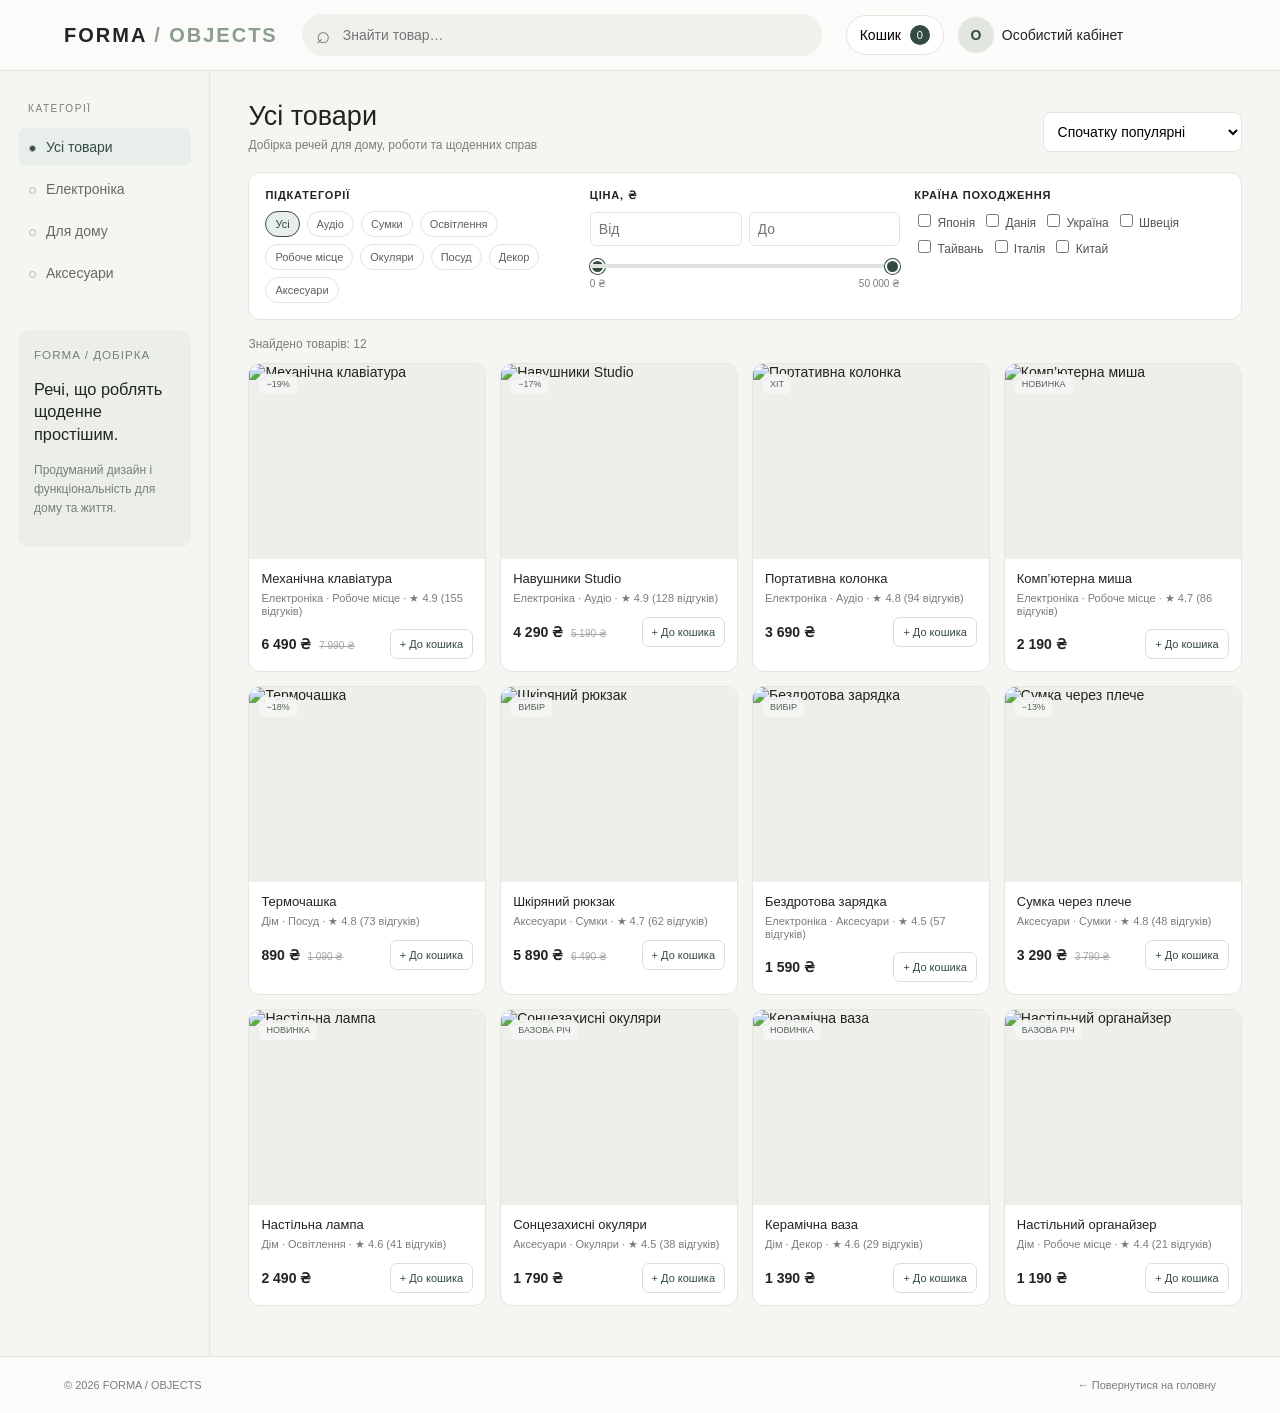
==== catalog.html @ 50d109f0 "фы" ====
<!doctype html>
<html lang="uk">
<head>
<meta charset="utf-8">
<meta name="viewport" content="width=device-width, initial-scale=1">
<title>Каталог — FORMA / OBJECTS</title>
<style>
:root{--bg:#f5f5f2;--white:#fff;--ink:#202522;--muted:#777f79;--line:#e3e5df;--green:#344b42;--soft:#e8eee9}
*{box-sizing:border-box}body{margin:0;background:var(--bg);color:var(--ink);font:14px Arial,sans-serif}button,input,select{font:inherit}button{cursor:pointer}a{color:inherit;text-decoration:none}
header{position:sticky;top:0;z-index:10;display:flex;align-items:center;gap:24px;padding:14px clamp(18px,5vw,76px);background:#fbfbf9f2;border-bottom:1px solid var(--line);backdrop-filter:blur(12px)}.logo{font-size:20px;font-weight:800;letter-spacing:2px;white-space:nowrap}.logo span{color:#8b9c90}.search{position:relative;flex:1;max-width:520px}.search input{width:100%;height:42px;padding:0 16px 0 40px;border:1px solid transparent;border-radius:24px;background:#f0f1ed}.search input:focus{outline:1px solid #aab9ae;background:#fff}.search:before{content:"⌕";position:absolute;left:14px;top:7px;font-size:24px;color:var(--muted)}.actions{display:flex;align-items:center;gap:14px}.cart-open{display:flex;align-items:center;gap:9px;padding:9px 13px;border:1px solid var(--line);border-radius:24px;background:#fff}.count{display:grid;place-items:center;width:20px;height:20px;border-radius:50%;background:var(--green);color:#fff;font-size:11px}.profile{display:flex;align-items:center;gap:8px;white-space:nowrap}.avatar{display:grid;place-items:center;width:36px;height:36px;border-radius:50%;background:#e1e6df;color:var(--green);font-weight:bold}
.layout{display:grid;grid-template-columns:210px minmax(0,1fr);max-width:1600px;margin:auto;min-height:calc(100vh - 70px)}aside{padding:32px 18px;border-right:1px solid var(--line)}.side-label{margin:0 0 14px 10px;color:var(--muted);font-size:10px;letter-spacing:1.6px;text-transform:uppercase}.categories{display:grid;gap:4px}.category{display:block;padding:11px;border-radius:8px;color:#656c66}.category:hover,.category.active{background:var(--soft);color:var(--green)}.dot{display:inline-block;width:7px;height:7px;margin-right:10px;border:1px solid #aeb7b0;border-radius:50%}.active .dot{background:var(--green)}.side-note{margin-top:38px;padding:16px;border-radius:11px;background:#ecefe9}.side-note small{color:var(--muted);letter-spacing:1px;text-transform:uppercase}.side-note h3{font-weight:500;line-height:1.35}.side-note p{color:var(--muted);font-size:12px;line-height:1.6}
main{min-width:0;padding:30px clamp(16px,3vw,44px) 50px}.top{display:flex;align-items:end;justify-content:space-between;gap:12px;margin-bottom:20px}.top h1{margin:0 0 6px;font-size:27px;font-weight:500}.top p{margin:0;color:var(--muted);font-size:12px}.sort{padding:10px;border:1px solid var(--line);border-radius:8px;background:#fff}
.filters{display:grid;grid-template-columns:repeat(3,minmax(0,1fr));gap:14px;margin-bottom:17px;padding:16px;border:1px solid var(--line);border-radius:12px;background:#fff}.filter-title{margin:0 0 10px;font-size:11px;font-weight:bold;letter-spacing:.8px;text-transform:uppercase}.chips,.checks{display:flex;flex-wrap:wrap;gap:7px}.chip{padding:6px 9px;border:1px solid var(--line);border-radius:20px;background:#fff;color:#59625b;font-size:11px}.chip.active,.chip:hover{border-color:var(--green);background:var(--soft);color:var(--green)}.checks label{font-size:12px;color:#555}.checks input{accent-color:var(--green)}.price-inputs{display:flex;gap:7px}.price-inputs input{width:50%;min-width:0;padding:8px;border:1px solid var(--line);border-radius:6px}.range-wrap{position:relative;height:25px;margin-top:7px}.range-wrap input{position:absolute;inset:0;width:100%;margin:0;background:none;pointer-events:none;appearance:none}.range-wrap input::-webkit-slider-runnable-track{height:4px;background:#dfe4de}.range-wrap input::-moz-range-track{height:4px;background:#dfe4de}.range-wrap input::-webkit-slider-thumb{width:15px;height:15px;margin-top:-5px;border:2px solid #fff;border-radius:50%;background:var(--green);box-shadow:0 0 0 1px var(--green);pointer-events:auto;appearance:none}.range-wrap input::-moz-range-thumb{width:12px;height:12px;border:2px solid #fff;border-radius:50%;background:var(--green);box-shadow:0 0 0 1px var(--green);pointer-events:auto}.range-labels{display:flex;justify-content:space-between;color:var(--muted);font-size:10px}.results{margin:0 0 12px;color:var(--muted);font-size:12px}
.products{display:grid;grid-template-columns:repeat(4,minmax(0,1fr));gap:14px}.card{overflow:hidden;min-width:0;border:1px solid var(--line);border-radius:12px;background:#fff;transition:.2s}.card:hover{transform:translateY(-3px);border-color:#c7cec6}.photo{position:relative;height:195px;overflow:hidden;background:#eeefeb}.photo img{width:100%;height:100%;object-fit:cover}.tag{position:absolute;top:10px;left:10px;padding:5px 7px;border-radius:5px;background:#f7f8f4e8;color:#526158;font-size:9px;text-transform:uppercase}.info{padding:12px}.name{overflow:hidden;margin:0 0 6px;font-size:13px;font-weight:500;text-overflow:ellipsis;white-space:nowrap}.meta{margin:0 0 12px;color:var(--muted);font-size:11px}.bottom{display:flex;align-items:center;justify-content:space-between;gap:6px}.price{font-weight:bold;white-space:nowrap}.old{margin-left:4px;color:#a3a8a2;font-size:10px;text-decoration:line-through}.add{padding:8px 9px;border:1px solid #d9ded8;border-radius:7px;background:#fff;color:var(--green);font-size:11px;white-space:nowrap}.add:hover{background:var(--green);color:#fff}.empty{grid-column:1/-1;padding:38px;text-align:center;color:var(--muted)}
footer{display:flex;justify-content:space-between;gap:12px;padding:22px clamp(18px,5vw,76px);border-top:1px solid var(--line);background:#fbfbf9;color:var(--muted);font-size:11px}
.overlay{position:fixed;inset:0;z-index:30;display:none;align-items:center;justify-content:center;padding:16px;background:#18211c66}.overlay.open{display:flex}.modal{width:min(700px,100%);max-height:90vh;overflow:auto;padding:22px;border:1px solid #dfe3dc;border-radius:16px;background:#fbfbf9}.modal-head{display:flex;align-items:center;justify-content:space-between;padding-bottom:14px;border-bottom:1px solid var(--line)}.modal-head h2{margin:0;font-size:20px;font-weight:500}.close{width:34px;height:34px;border:1px solid var(--line);border-radius:50%;background:#fff}.cart-item{display:grid;grid-template-columns:70px 1fr auto;align-items:center;gap:12px;padding:13px 0;border-bottom:1px solid var(--line)}.cart-item img{width:70px;height:65px;border-radius:7px;object-fit:cover}.cart-item h3{margin:0 0 5px;font-size:13px;font-weight:500}.cart-item p{margin:0 0 7px;color:var(--muted);font-size:11px}.qty{display:flex;align-items:center;gap:9px}.qty button{width:24px;height:24px;border:1px solid var(--line);border-radius:5px;background:#fff}.remove{margin-top:6px;border:0;background:transparent;color:#9a655e;font-size:11px}.summary{display:grid;gap:9px;margin-top:16px}.summary div{display:flex;justify-content:space-between}.summary .total{padding-top:10px;border-top:1px solid var(--line);font-weight:bold}.checkout{width:100%;margin-top:15px;padding:12px;border:0;border-radius:8px;background:var(--green);color:#fff}.checkout:disabled{opacity:.45}.toast{position:fixed;right:22px;bottom:22px;z-index:40;padding:12px 17px;border-radius:9px;background:#263d31;color:#fff;opacity:0;transition:.2s;pointer-events:none}.toast.show{opacity:1}
@media(max-width:1050px){.products{grid-template-columns:repeat(3,minmax(0,1fr))}}@media(max-width:850px){.layout{grid-template-columns:175px 1fr}.products{grid-template-columns:repeat(2,minmax(0,1fr))}.filters{grid-template-columns:1fr 1fr}.profile span{display:none}}
@media(max-width:620px){header{gap:10px;padding:11px 14px}.logo{font-size:16px}.actions{gap:6px}.profile{display:none}.cart-open{padding:8px}.layout{display:block}aside{padding:10px 14px;border-right:0;border-bottom:1px solid var(--line)}.side-label{display:none}.categories{display:flex;overflow:auto}.category{flex:none;padding:8px;font-size:12px}.side-note{display:none}main{padding:18px 14px 35px}.filters{grid-template-columns:1fr}.top{align-items:start;flex-direction:column}.sort{width:100%}.products{grid-template-columns:repeat(2,minmax(0,1fr))}.photo{height:150px}footer{flex-direction:column}}
</style>
</head>
<body>
<header>
  <a class="logo" href="index.html">FORMA<span> / OBJECTS</span></a>
  <form class="search" action="catalog.html"><input name="q" id="search" type="search" placeholder="Знайти товар…" aria-label="Пошук товарів"></form>
  <div class="actions"><button class="cart-open" id="openCart">Кошик <span class="count" id="cartCount">0</span></button><div class="profile"><span class="avatar">О</span><span>Особистий кабінет</span></div></div>
</header>
<div class="layout">
  <aside>
    <p class="side-label">Категорії</p>
    <nav class="categories" id="categories"></nav>
    <div class="side-note"><small>FORMA / добірка</small><h3>Речі, що роблять щоденне простішим.</h3><p>Продуманий дизайн і функціональність для дому та життя.</p></div>
  </aside>
  <main>
    <div class="top"><div><h1>Усі товари</h1><p>Добірка речей для дому, роботи та щоденних справ</p></div><select class="sort" id="sort"><option value="popular">Спочатку популярні</option><option value="price-up">Від дешевих до дорогих</option><option value="price-down">Від дорогих до дешевих</option><option value="rating">За рейтингом</option><option value="reviews">За кількістю відгуків</option></select></div>
    <div class="filters">
      <div><p class="filter-title">Підкатегорії</p><div class="chips" id="subcats"></div></div>
      <div><p class="filter-title">Ціна, ₴</p><div class="price-inputs"><input id="minInput" type="number" min="0" placeholder="Від"><input id="maxInput" type="number" min="0" placeholder="До"></div><div class="range-wrap"><input id="minRange" type="range" min="0" max="50000" step="100" value="0" aria-label="Мінімальна ціна"><input id="maxRange" type="range" min="0" max="50000" step="100" value="50000" aria-label="Максимальна ціна"></div><div class="range-labels"><span>0 ₴</span><span>50 000 ₴</span></div></div>
      <div><p class="filter-title">Країна походження</p><div class="checks" id="origins"></div></div>
    </div>
    <p class="results" id="results"></p><div class="products" id="productGrid"></div>
  </main>
</div>
<footer><span>© 2026 FORMA / OBJECTS</span><a href="index.html">← Повернутися на головну</a></footer>
<div class="overlay" id="overlay"><div class="modal"><div class="modal-head"><h2>Ваш кошик</h2><button class="close" id="closeCart">×</button></div><div id="cartItems"></div><div class="summary"><div><span>Сума товарів</span><strong id="subtotal">0 ₴</strong></div><div><span>Доставка</span><strong id="delivery">0 ₴</strong></div><div class="total"><span>Разом</span><strong id="total">0 ₴</strong></div></div><button class="checkout" id="checkout">Перейти до оформлення</button></div></div>
<div class="toast" id="toast"></div>
<script>
const products=[
{id:1,name:"Навушники Studio",category:"Електроніка",sub:"Аудіо",price:4290,old:5190,tag:"−17%",meta:"Електроніка · Аудіо",rating:4.9,reviews:128,origin:"Японія",image:"https://images.unsplash.com/photo-1505740420928-5e560c06d30e?auto=format&fit=crop&w=700&q=80"},
{id:2,name:"Портативна колонка",category:"Електроніка",sub:"Аудіо",price:3690,tag:"Хіт",meta:"Електроніка · Аудіо",rating:4.8,reviews:94,origin:"Данія",image:"https://images.unsplash.com/photo-1608043152269-423dbba4e7e1?auto=format&fit=crop&w=700&q=80"},
{id:3,name:"Шкіряний рюкзак",category:"Аксесуари",sub:"Сумки",price:5890,old:6490,tag:"Вибір",meta:"Аксесуари · Сумки",rating:4.7,reviews:62,origin:"Україна",image:"https://images.unsplash.com/photo-1553062407-98eeb64c6a62?auto=format&fit=crop&w=700&q=80"},
{id:4,name:"Настільна лампа",category:"Для дому",sub:"Освітлення",price:2490,tag:"Новинка",meta:"Дім · Освітлення",rating:4.6,reviews:41,origin:"Швеція",image:"https://images.unsplash.com/photo-1507473885765-e6ed057f782c?auto=format&fit=crop&w=700&q=80"},
{id:5,name:"Механічна клавіатура",category:"Електроніка",sub:"Робоче місце",price:6490,old:7990,tag:"−19%",meta:"Електроніка · Робоче місце",rating:4.9,reviews:155,origin:"Тайвань",image:"https://images.unsplash.com/photo-1587829741301-dc798b83add3?auto=format&fit=crop&w=700&q=80"},
{id:6,name:"Сонцезахисні окуляри",category:"Аксесуари",sub:"Окуляри",price:1790,tag:"Базова річ",meta:"Аксесуари · Окуляри",rating:4.5,reviews:38,origin:"Італія",image:"https://images.unsplash.com/photo-1511499767150-a48a237f0083?auto=format&fit=crop&w=700&q=80"},
{id:7,name:"Термочашка",category:"Для дому",sub:"Посуд",price:890,old:1090,tag:"−18%",meta:"Дім · Посуд",rating:4.8,reviews:73,origin:"Данія",image:"https://images.unsplash.com/photo-1514228742587-6b1558f04b33?auto=format&fit=crop&w=700&q=80"},
{id:8,name:"Комп’ютерна миша",category:"Електроніка",sub:"Робоче місце",price:2190,tag:"Новинка",meta:"Електроніка · Робоче місце",rating:4.7,reviews:86,origin:"Японія",image:"https://images.unsplash.com/photo-1527814050087-3793815479db?auto=format&fit=crop&w=700&q=80"},
{id:9,name:"Керамічна ваза",category:"Для дому",sub:"Декор",price:1390,tag:"Новинка",meta:"Дім · Декор",rating:4.6,reviews:29,origin:"Україна",image:"https://images.unsplash.com/photo-1578500494198-246f612d3b3d?auto=format&fit=crop&w=700&q=80"},
{id:10,name:"Бездротова зарядка",category:"Електроніка",sub:"Аксесуари",price:1590,tag:"Вибір",meta:"Електроніка · Аксесуари",rating:4.5,reviews:57,origin:"Китай",image:"https://images.unsplash.com/photo-1591290619762-c588cdb7c9d8?auto=format&fit=crop&w=700&q=80"},
{id:11,name:"Сумка через плече",category:"Аксесуари",sub:"Сумки",price:3290,old:3790,tag:"−13%",meta:"Аксесуари · Сумки",rating:4.8,reviews:48,origin:"Італія",image:"https://images.unsplash.com/photo-1548036328-c9fa89d128fa?auto=format&fit=crop&w=700&q=80"},
{id:12,name:"Настільний органайзер",category:"Для дому",sub:"Робоче місце",price:1190,tag:"Базова річ",meta:"Дім · Робоче місце",rating:4.4,reviews:21,origin:"Україна",image:"https://images.unsplash.com/photo-1498050108023-c5249f4df085?auto=format&fit=crop&w=700&q=80"}
];
const money=n=>new Intl.NumberFormat("uk-UA").format(n)+" ₴";
const params=new URLSearchParams(location.search);
let state={category:params.get("category")||"Усі товари",sub:"Усі",query:params.get("q")||"",min:0,max:50000,origins:[],sort:"popular"};
document.getElementById("search").value=state.query;
const categoryNames=["Усі товари","Електроніка","Для дому","Аксесуари"];
function drawCategories(){document.getElementById("categories").innerHTML=categoryNames.map(c=>`<a class="category ${state.category===c?"active":""}" href="catalog.html${c==="Усі товари"?"":"?category="+encodeURIComponent(c)}"><span class="dot"></span>${c}</a>`).join("")}
function drawSubcats(){let subs=state.category==="Усі товари"?["Усі",...new Set(products.map(p=>p.sub))]:["Усі",...new Set(products.filter(p=>p.category===state.category).map(p=>p.sub))];if(!subs.includes(state.sub))state.sub="Усі";document.getElementById("subcats").innerHTML=subs.map(s=>`<button class="chip ${state.sub===s?"active":""}" data-sub="${s}">${s}</button>`).join("")}
function drawOrigins(){let list=[...new Set(products.map(p=>p.origin))];document.getElementById("origins").innerHTML=list.map(o=>`<label><input type="checkbox" value="${o}"> ${o}</label>`).join("")}
function imageFallback(img){img.onerror=null;img.src="https://placehold.co/600x500/e8e9e4/526158?text=FORMA"}
function card(p){return `<article class="card"><div class="photo"><img src="${p.image}" alt="${p.name}" loading="lazy" onerror="imageFallback(this)"><span class="tag">${p.tag}</span></div><div class="info"><h3 class="name">${p.name}</h3><p class="meta">${p.meta} · ★ ${p.rating} (${p.reviews} відгуків)</p><div class="bottom"><span><span class="price">${money(p.price)}</span>${p.old?` <span class="old">${money(p.old)}</span>`:""}</span><button class="add" onclick="add(${p.id})">+ До кошика</button></div></div></article>`}
function filtered(){let q=state.query.toLocaleLowerCase("uk");return products.filter(p=>(state.category==="Усі товари"||p.category===state.category)&&(state.sub==="Усі"||p.sub===state.sub)&&(!q||`${p.name} ${p.category} ${p.sub} ${p.meta} ${p.origin}`.toLocaleLowerCase("uk").includes(q))&&p.price>=state.min&&p.price<=state.max&&(!state.origins.length||state.origins.includes(p.origin))).sort((a,b)=>state.sort==="price-up"?a.price-b.price:state.sort==="price-down"?b.price-a.price:state.sort==="rating"?b.rating-a.rating:state.sort==="reviews"?b.reviews-a.reviews:b.reviews-a.reviews)}
function render(){drawCategories();drawSubcats();let list=filtered();document.getElementById("results").textContent=`Знайдено товарів: ${list.length}`;document.getElementById("productGrid").innerHTML=list.length?list.map(card).join(""):`<div class="empty">Нічого не знайдено. Спробуйте змінити пошук або фільтри.</div>`}
drawOrigins();render();
document.getElementById("search").addEventListener("input",e=>{state.query=e.target.value.trim();render()});
document.getElementById("sort").addEventListener("change",e=>{state.sort=e.target.value;render()});
document.getElementById("subcats").addEventListener("click",e=>{if(e.target.dataset.sub){state.sub=e.target.dataset.sub;render()}});
function updatePrice(){let lo=Number(document.getElementById("minRange").value),hi=Number(document.getElementById("maxRange").value);if(lo>hi){[lo,hi]=[hi,lo]}state.min=lo;state.max=hi;document.getElementById("minInput").value=lo||"";document.getElementById("maxInput").value=hi===50000?"":hi;render()}
document.getElementById("minRange").addEventListener("input",updatePrice);document.getElementById("maxRange").addEventListener("input",updatePrice);
document.getElementById("minInput").addEventListener("input",e=>{state.min=Math.max(0,Number(e.target.value)||0);document.getElementById("minRange").value=state.min;render()});
document.getElementById("maxInput").addEventListener("input",e=>{state.max=Math.min(50000,Number(e.target.value)||50000);document.getElementById("maxRange").value=state.max;render()});
document.getElementById("origins").addEventListener("change",()=>{state.origins=[...document.querySelectorAll("#origins input:checked")].map(x=>x.value);render()});
function loadCart(){try{return JSON.parse(localStorage.getItem("formaCart")||"{}")}catch{return{}}}
let cart=loadCart();
function saveCart(){localStorage.setItem("formaCart",JSON.stringify(cart))}
function toast(t){let e=document.getElementById("toast");e.textContent=t;e.classList.add("show");setTimeout(()=>e.classList.remove("show"),2000)}
function add(id){cart[id]=(cart[id]||0)+1;saveCart();drawCart();toast("Товар додано до кошика")}
function qty(id,n){cart[id]=(cart[id]||0)+n;if(cart[id]<=0)delete cart[id];saveCart();drawCart()}
function removeItem(id){delete cart[id];saveCart();drawCart()}
function drawCart(){let entries=Object.entries(cart);document.getElementById("cartCount").textContent=entries.reduce((s,[,n])=>s+n,0);document.getElementById("cartItems").innerHTML=entries.length?entries.map(([id,n])=>{let p=products.find(x=>x.id==id);return `<article class="cart-item"><img src="${p.image}" alt="${p.name}"><div><h3>${p.name}</h3><p>${money(p.price)} за одиницю</p><div class="qty"><button onclick="qty(${id},-1)">−</button>${n}<button onclick="qty(${id},1)">+</button></div><button class="remove" onclick="removeItem(${id})">Видалити</button></div><strong>${money(p.price*n)}</strong></article>`}).join(""):`<div class="empty">Кошик поки порожній.<br>Додайте товари з каталогу.</div>`;let sum=entries.reduce((s,[id,n])=>s+products.find(x=>x.id==id).price*n,0),ship=sum&&sum<2000?100:0;document.getElementById("subtotal").textContent=money(sum);document.getElementById("delivery").textContent=ship?money(ship):sum?"Безкоштовно":"0 ₴";document.getElementById("total").textContent=money(sum+ship);document.getElementById("checkout").disabled=!sum}
drawCart();
document.getElementById("openCart").onclick=()=>document.getElementById("overlay").classList.add("open");
document.getElementById("closeCart").onclick=()=>document.getElementById("overlay").classList.remove("open");
document.getElementById("overlay").onclick=e=>{if(e.target.id==="overlay")e.currentTarget.classList.remove("open")};
document.addEventListener("keydown",e=>{if(e.key==="Escape")document.getElementById("overlay").classList.remove("open")});
document.getElementById("checkout").onclick=()=>toast("Демо-режим: оформлення замовлення не налаштоване");
</script>
</body>
</html>
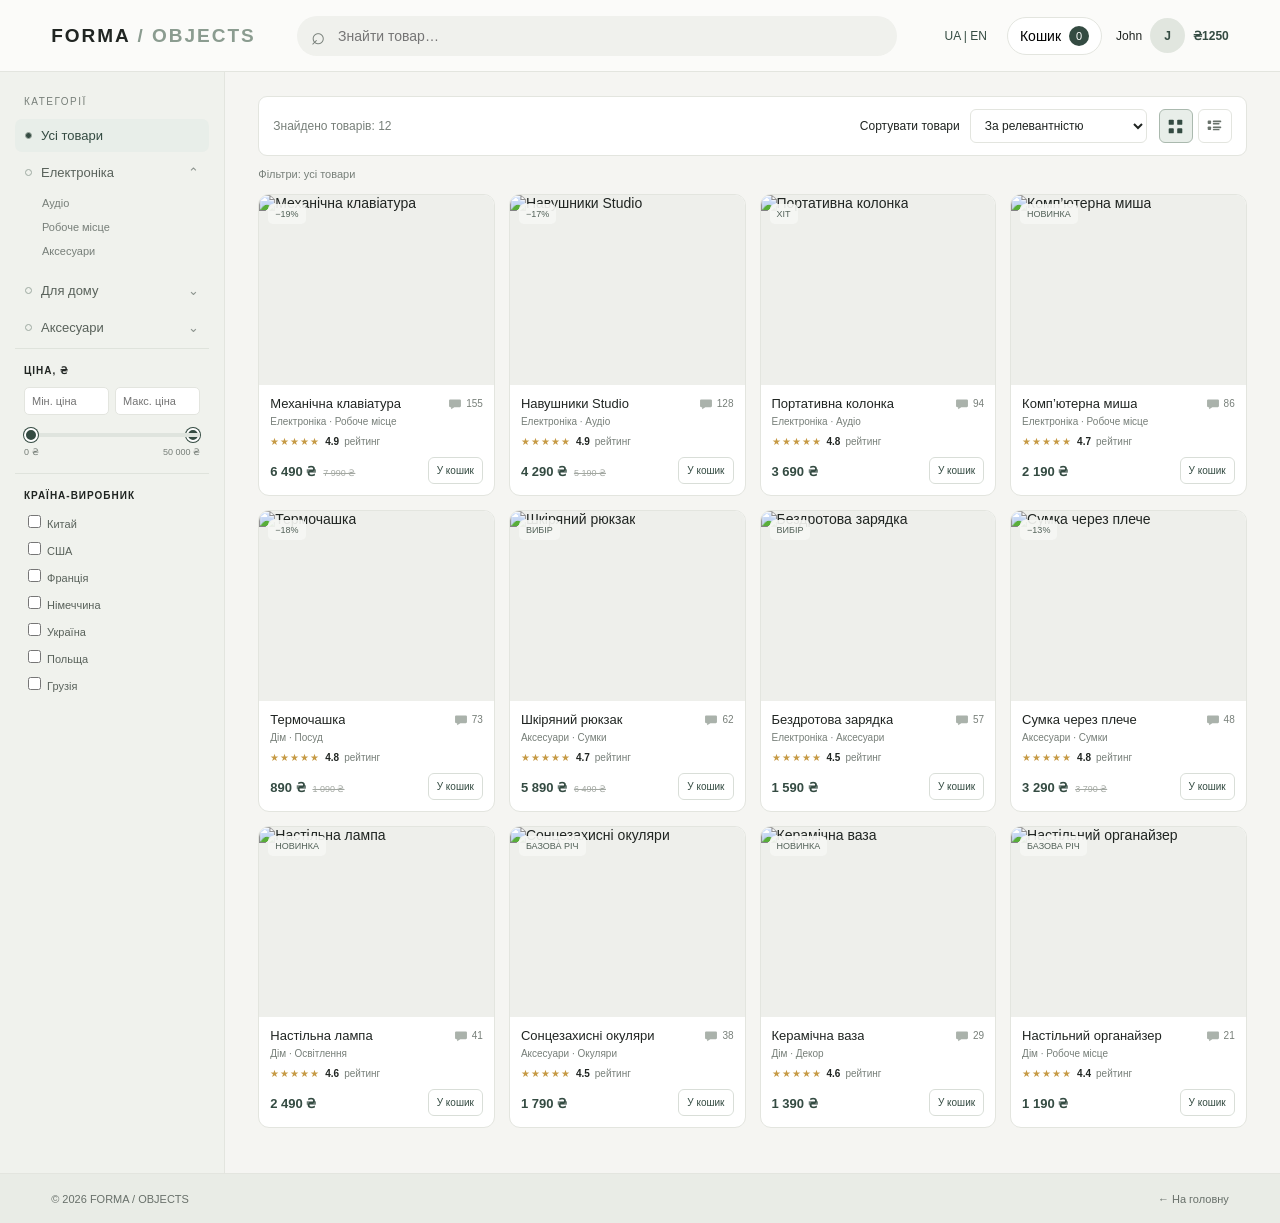
==== commit a3ecf0b1: "up" ====
--- a/catalog.html
+++ b/catalog.html
@@ -5,94 +5,395 @@
 <meta name="viewport" content="width=device-width, initial-scale=1">
 <title>Каталог — FORMA / OBJECTS</title>
 <style>
-:root{--bg:#f5f5f2;--white:#fff;--ink:#202522;--muted:#777f79;--line:#e3e5df;--green:#344b42;--soft:#e8eee9}
-*{box-sizing:border-box}body{margin:0;background:var(--bg);color:var(--ink);font:14px Arial,sans-serif}button,input,select{font:inherit}button{cursor:pointer}a{color:inherit;text-decoration:none}
-header{position:sticky;top:0;z-index:10;display:flex;align-items:center;gap:24px;padding:14px clamp(18px,5vw,76px);background:#fbfbf9f2;border-bottom:1px solid var(--line);backdrop-filter:blur(12px)}.logo{font-size:20px;font-weight:800;letter-spacing:2px;white-space:nowrap}.logo span{color:#8b9c90}.search{position:relative;flex:1;max-width:520px}.search input{width:100%;height:42px;padding:0 16px 0 40px;border:1px solid transparent;border-radius:24px;background:#f0f1ed}.search input:focus{outline:1px solid #aab9ae;background:#fff}.search:before{content:"⌕";position:absolute;left:14px;top:7px;font-size:24px;color:var(--muted)}.actions{display:flex;align-items:center;gap:14px}.cart-open{display:flex;align-items:center;gap:9px;padding:9px 13px;border:1px solid var(--line);border-radius:24px;background:#fff}.count{display:grid;place-items:center;width:20px;height:20px;border-radius:50%;background:var(--green);color:#fff;font-size:11px}.profile{display:flex;align-items:center;gap:8px;white-space:nowrap}.avatar{display:grid;place-items:center;width:36px;height:36px;border-radius:50%;background:#e1e6df;color:var(--green);font-weight:bold}
-.layout{display:grid;grid-template-columns:210px minmax(0,1fr);max-width:1600px;margin:auto;min-height:calc(100vh - 70px)}aside{padding:32px 18px;border-right:1px solid var(--line)}.side-label{margin:0 0 14px 10px;color:var(--muted);font-size:10px;letter-spacing:1.6px;text-transform:uppercase}.categories{display:grid;gap:4px}.category{display:block;padding:11px;border-radius:8px;color:#656c66}.category:hover,.category.active{background:var(--soft);color:var(--green)}.dot{display:inline-block;width:7px;height:7px;margin-right:10px;border:1px solid #aeb7b0;border-radius:50%}.active .dot{background:var(--green)}.side-note{margin-top:38px;padding:16px;border-radius:11px;background:#ecefe9}.side-note small{color:var(--muted);letter-spacing:1px;text-transform:uppercase}.side-note h3{font-weight:500;line-height:1.35}.side-note p{color:var(--muted);font-size:12px;line-height:1.6}
-main{min-width:0;padding:30px clamp(16px,3vw,44px) 50px}.top{display:flex;align-items:end;justify-content:space-between;gap:12px;margin-bottom:20px}.top h1{margin:0 0 6px;font-size:27px;font-weight:500}.top p{margin:0;color:var(--muted);font-size:12px}.sort{padding:10px;border:1px solid var(--line);border-radius:8px;background:#fff}
-.filters{display:grid;grid-template-columns:repeat(3,minmax(0,1fr));gap:14px;margin-bottom:17px;padding:16px;border:1px solid var(--line);border-radius:12px;background:#fff}.filter-title{margin:0 0 10px;font-size:11px;font-weight:bold;letter-spacing:.8px;text-transform:uppercase}.chips,.checks{display:flex;flex-wrap:wrap;gap:7px}.chip{padding:6px 9px;border:1px solid var(--line);border-radius:20px;background:#fff;color:#59625b;font-size:11px}.chip.active,.chip:hover{border-color:var(--green);background:var(--soft);color:var(--green)}.checks label{font-size:12px;color:#555}.checks input{accent-color:var(--green)}.price-inputs{display:flex;gap:7px}.price-inputs input{width:50%;min-width:0;padding:8px;border:1px solid var(--line);border-radius:6px}.range-wrap{position:relative;height:25px;margin-top:7px}.range-wrap input{position:absolute;inset:0;width:100%;margin:0;background:none;pointer-events:none;appearance:none}.range-wrap input::-webkit-slider-runnable-track{height:4px;background:#dfe4de}.range-wrap input::-moz-range-track{height:4px;background:#dfe4de}.range-wrap input::-webkit-slider-thumb{width:15px;height:15px;margin-top:-5px;border:2px solid #fff;border-radius:50%;background:var(--green);box-shadow:0 0 0 1px var(--green);pointer-events:auto;appearance:none}.range-wrap input::-moz-range-thumb{width:12px;height:12px;border:2px solid #fff;border-radius:50%;background:var(--green);box-shadow:0 0 0 1px var(--green);pointer-events:auto}.range-labels{display:flex;justify-content:space-between;color:var(--muted);font-size:10px}.results{margin:0 0 12px;color:var(--muted);font-size:12px}
-.products{display:grid;grid-template-columns:repeat(4,minmax(0,1fr));gap:14px}.card{overflow:hidden;min-width:0;border:1px solid var(--line);border-radius:12px;background:#fff;transition:.2s}.card:hover{transform:translateY(-3px);border-color:#c7cec6}.photo{position:relative;height:195px;overflow:hidden;background:#eeefeb}.photo img{width:100%;height:100%;object-fit:cover}.tag{position:absolute;top:10px;left:10px;padding:5px 7px;border-radius:5px;background:#f7f8f4e8;color:#526158;font-size:9px;text-transform:uppercase}.info{padding:12px}.name{overflow:hidden;margin:0 0 6px;font-size:13px;font-weight:500;text-overflow:ellipsis;white-space:nowrap}.meta{margin:0 0 12px;color:var(--muted);font-size:11px}.bottom{display:flex;align-items:center;justify-content:space-between;gap:6px}.price{font-weight:bold;white-space:nowrap}.old{margin-left:4px;color:#a3a8a2;font-size:10px;text-decoration:line-through}.add{padding:8px 9px;border:1px solid #d9ded8;border-radius:7px;background:#fff;color:var(--green);font-size:11px;white-space:nowrap}.add:hover{background:var(--green);color:#fff}.empty{grid-column:1/-1;padding:38px;text-align:center;color:var(--muted)}
-footer{display:flex;justify-content:space-between;gap:12px;padding:22px clamp(18px,5vw,76px);border-top:1px solid var(--line);background:#fbfbf9;color:var(--muted);font-size:11px}
-.overlay{position:fixed;inset:0;z-index:30;display:none;align-items:center;justify-content:center;padding:16px;background:#18211c66}.overlay.open{display:flex}.modal{width:min(700px,100%);max-height:90vh;overflow:auto;padding:22px;border:1px solid #dfe3dc;border-radius:16px;background:#fbfbf9}.modal-head{display:flex;align-items:center;justify-content:space-between;padding-bottom:14px;border-bottom:1px solid var(--line)}.modal-head h2{margin:0;font-size:20px;font-weight:500}.close{width:34px;height:34px;border:1px solid var(--line);border-radius:50%;background:#fff}.cart-item{display:grid;grid-template-columns:70px 1fr auto;align-items:center;gap:12px;padding:13px 0;border-bottom:1px solid var(--line)}.cart-item img{width:70px;height:65px;border-radius:7px;object-fit:cover}.cart-item h3{margin:0 0 5px;font-size:13px;font-weight:500}.cart-item p{margin:0 0 7px;color:var(--muted);font-size:11px}.qty{display:flex;align-items:center;gap:9px}.qty button{width:24px;height:24px;border:1px solid var(--line);border-radius:5px;background:#fff}.remove{margin-top:6px;border:0;background:transparent;color:#9a655e;font-size:11px}.summary{display:grid;gap:9px;margin-top:16px}.summary div{display:flex;justify-content:space-between}.summary .total{padding-top:10px;border-top:1px solid var(--line);font-weight:bold}.checkout{width:100%;margin-top:15px;padding:12px;border:0;border-radius:8px;background:var(--green);color:#fff}.checkout:disabled{opacity:.45}.toast{position:fixed;right:22px;bottom:22px;z-index:40;padding:12px 17px;border-radius:9px;background:#263d31;color:#fff;opacity:0;transition:.2s;pointer-events:none}.toast.show{opacity:1}
-@media(max-width:1050px){.products{grid-template-columns:repeat(3,minmax(0,1fr))}}@media(max-width:850px){.layout{grid-template-columns:175px 1fr}.products{grid-template-columns:repeat(2,minmax(0,1fr))}.filters{grid-template-columns:1fr 1fr}.profile span{display:none}}
-@media(max-width:620px){header{gap:10px;padding:11px 14px}.logo{font-size:16px}.actions{gap:6px}.profile{display:none}.cart-open{padding:8px}.layout{display:block}aside{padding:10px 14px;border-right:0;border-bottom:1px solid var(--line)}.side-label{display:none}.categories{display:flex;overflow:auto}.category{flex:none;padding:8px;font-size:12px}.side-note{display:none}main{padding:18px 14px 35px}.filters{grid-template-columns:1fr}.top{align-items:start;flex-direction:column}.sort{width:100%}.products{grid-template-columns:repeat(2,minmax(0,1fr))}.photo{height:150px}footer{flex-direction:column}}
+:root{--bg:#f5f5f2;--paper:#fff;--ink:#202522;--muted:#777f79;--line:#e3e5df;--green:#344b42;--soft:#e8eee9}
+*{box-sizing:border-box}
+body{margin:0;background:var(--bg);color:var(--ink);font:14px Arial,sans-serif}
+button,input,select{font:inherit}
+button{cursor:pointer}
+a{color:inherit;text-decoration:none}
+
+header{height:72px;position:sticky;top:0;z-index:10;display:flex;align-items:center;gap:24px;padding:0 clamp(18px,4vw,58px);background:#fbfbf9f5;border-bottom:1px solid var(--line);backdrop-filter:blur(12px)}
+.logo{font-size:19px;font-weight:800;letter-spacing:2px;white-space:nowrap}
+.logo span{color:#8b9c90}
+.search{position:relative;flex:1;max-width:600px;margin:auto}
+.search input{width:100%;height:40px;padding:0 16px 0 40px;border:1px solid transparent;border-radius:24px;background:#f0f1ed}
+.search input:focus{outline:1px solid #aab9ae;background:white}
+.search:before{content:"⌕";position:absolute;left:14px;top:6px;font-size:24px;color:var(--muted)}
+.actions{display:flex;align-items:center;gap:14px;white-space:nowrap}
+.lang{border:0;background:transparent;color:var(--green);font-size:12px}
+.cart-open{display:flex;align-items:center;gap:8px;padding:8px 12px;border:1px solid var(--line);border-radius:22px;background:white}
+.count{display:grid;place-items:center;width:20px;height:20px;border-radius:50%;background:var(--green);color:white;font-size:11px}
+.profile{display:flex;align-items:center;gap:8px;font-size:12px}
+.avatar{display:grid;place-items:center;width:35px;height:35px;border-radius:50%;background:#e1e6df;color:var(--green);font-weight:bold}
+.balance{font-weight:bold;color:var(--green)}
+
+.layout{display:grid;grid-template-columns:225px minmax(0,1fr);max-width:1600px;margin:auto;min-height:calc(100vh - 122px)}
+aside{padding:24px 15px;border-right:1px solid var(--line);background:#f0f2ed}
+.side-label{margin:0 0 12px 9px;color:var(--muted);font-size:10px;letter-spacing:1.5px;text-transform:uppercase}
+.category-block{margin-bottom:4px}
+.category{display:flex;align-items:center;justify-content:space-between;width:100%;padding:9px 10px;border:0;border-radius:7px;background:transparent;color:#59625b;text-align:left;font-size:13px}
+.category:hover,.category.active{background:var(--soft);color:var(--green)}
+.cat-name{display:flex;align-items:center}
+.dot{display:inline-block;width:7px;height:7px;margin-right:9px;border:1px solid #9eaaa1;border-radius:50%}
+.category.active .dot{background:var(--green)}
+.chevron{color:#8c948e}
+.sub-list{display:none;padding:2px 0 7px 27px}
+.sub-list.open{display:grid}
+.subcat{padding:6px 0;border:0;background:transparent;color:var(--muted);text-align:left;font-size:11px}
+.subcat:hover,.subcat.active{color:var(--green);font-weight:bold}
+
+.filter-section{padding:16px 9px;border-top:1px solid #dfe3dc}
+.filter-title{margin:0 0 11px;font-size:10px;font-weight:bold;letter-spacing:1px;text-transform:uppercase}
+.price-inputs{display:flex;gap:6px}
+.price-inputs input{width:50%;min-width:0;padding:7px;border:1px solid var(--line);border-radius:5px;background:white;font-size:11px}
+.range-wrap{position:relative;height:24px;margin-top:8px}
+.range-wrap input{position:absolute;inset:0;width:100%;margin:0;background:none;pointer-events:none;appearance:none}
+#minRange{z-index:2}
+.range-wrap input::-webkit-slider-runnable-track{height:4px;background:#dfe4de}
+.range-wrap input::-moz-range-track{height:4px;background:#dfe4de}
+.range-wrap input::-webkit-slider-thumb{width:14px;height:14px;margin-top:-5px;border:2px solid white;border-radius:50%;background:var(--green);box-shadow:0 0 0 1px var(--green);pointer-events:auto;appearance:none}
+.range-wrap input::-moz-range-thumb{width:11px;height:11px;border:2px solid white;border-radius:50%;background:var(--green);box-shadow:0 0 0 1px var(--green);pointer-events:auto}
+.range-labels{display:flex;justify-content:space-between;color:var(--muted);font-size:9px}
+.checks{display:grid;gap:8px}
+.checks label{color:#59625b;font-size:11px}
+.checks input{accent-color:var(--green)}
+
+main{min-width:0;padding:24px clamp(16px,2.6vw,38px) 45px}
+.toolbar{display:flex;align-items:center;justify-content:space-between;gap:14px;margin:0 0 12px;padding:12px 14px;border:1px solid var(--line);border-radius:9px;background:white}
+.toolbar-left{color:var(--muted);font-size:12px}
+.toolbar-right{display:flex;align-items:center;gap:12px}
+.sort-wrap{display:flex;align-items:center;gap:10px}
+.sort-wrap label{font-size:12px}
+.sort{padding:8px 10px;border:1px solid var(--line);border-radius:6px;background:white;color:var(--ink);font-size:12px}
+.view-controls{display:flex;gap:5px}
+.view-button{display:grid;place-items:center;width:34px;height:34px;border:1px solid var(--line);border-radius:6px;background:#fff;color:#69726b}
+.view-button.active,.view-button:hover{border-color:#aab9ae;background:var(--soft);color:var(--green)}
+.view-button svg{width:17px;height:17px;fill:currentColor}
+
+.active-filters{display:flex;align-items:center;flex-wrap:wrap;gap:7px;margin:0 0 14px;color:var(--muted);font-size:11px}
+.filter-chip{padding:5px 8px;border:1px solid var(--line);border-radius:14px;background:#fff;color:#59625b}
+.clear-filters{margin-left:auto;border:0;background:transparent;color:var(--green);font-size:11px;text-decoration:underline}
+
+.grid{display:grid;grid-template-columns:repeat(4,minmax(0,1fr));gap:14px}
+.card{overflow:hidden;min-width:0;border:1px solid var(--line);border-radius:11px;background:var(--paper);transition:.2s}
+.card:hover{transform:translateY(-3px);border-color:#c7cec6}
+.photo{position:relative;height:190px;overflow:hidden;background:#eeefeb}
+.photo img{width:100%;height:100%;object-fit:cover}
+.tag{position:absolute;top:9px;left:9px;padding:5px 7px;border-radius:5px;background:#f7f8f4e8;color:#526158;font-size:9px;text-transform:uppercase}
+.info{padding:11px}
+.name-line{display:flex;align-items:center;justify-content:space-between;gap:8px;margin-bottom:5px}
+.name{overflow:hidden;margin:0;font-size:13px;font-weight:500;text-overflow:ellipsis;white-space:nowrap}
+.review-count{display:flex;flex:none;align-items:center;gap:4px;color:var(--muted);font-size:10px}
+.review-count svg{width:14px;height:14px;fill:#aab2ab}
+.rating-line{display:flex;align-items:center;gap:5px;margin:7px 0 10px;font-size:10px}
+.stars{color:#c69a45;letter-spacing:1px}
+.rating-number{font-weight:bold}
+.rating-label{color:var(--muted)}
+.product-meta{margin:0 0 9px;color:var(--muted);font-size:10px}
+.bottom{display:flex;align-items:center;justify-content:space-between;gap:5px}
+.price{color:var(--green);font-size:13px;font-weight:bold;white-space:nowrap}
+.old{margin-left:3px;color:#a3a8a2;font-size:9px;text-decoration:line-through}
+.add{padding:7px 8px;border:1px solid #d9ded8;border-radius:6px;background:white;color:var(--green);font-size:10px;white-space:nowrap}
+.add:hover{background:var(--green);color:white}
+.grid.compact{grid-template-columns:repeat(5,minmax(0,1fr));gap:10px}
+.grid.list-view{grid-template-columns:1fr}
+.list-view .card{display:grid;grid-template-columns:200px 1fr}
+.list-view .photo{height:160px}
+.empty{grid-column:1/-1;padding:45px 15px;text-align:center;color:var(--muted)}
+
+footer{display:flex;align-items:center;justify-content:space-between;gap:12px;min-height:50px;padding:12px clamp(18px,4vw,58px);border-top:1px solid var(--line);background:#e9ece6;color:#68706a;font-size:11px}
+.overlay{position:fixed;inset:0;z-index:30;display:none;align-items:center;justify-content:center;padding:18px;background:#18211c70}
+.overlay.open{display:flex}
+.modal{display:grid;grid-template-columns:minmax(0,1.6fr) minmax(220px,.8fr);gap:20px;width:min(900px,100%);max-height:88vh;overflow:auto;padding:20px;border:1px solid #dfe3dc;border-radius:14px;background:#fbfbf9;box-shadow:0 25px 80px #0002}
+.modal-list{min-width:0}
+.modal-head{display:flex;align-items:center;justify-content:space-between;padding-bottom:12px;border-bottom:1px solid var(--line)}
+.modal-head h2{margin:0;font-size:19px;font-weight:500}
+.close{width:32px;height:32px;border:1px solid var(--line);border-radius:50%;background:white;font-size:18px}
+.cart-scroll{max-height:58vh;overflow:auto}
+.cart-item{display:grid;grid-template-columns:76px minmax(100px,1fr) 85px 25px;align-items:center;gap:12px;padding:13px 0;border-bottom:1px solid var(--line)}
+.cart-item img{width:76px;height:70px;border-radius:7px;object-fit:cover}
+.cart-item h3{margin:0 0 5px;font-size:12px;font-weight:500}
+.cart-item p{margin:0;color:var(--muted);font-size:10px}
+.qty{display:flex;align-items:center;gap:7px}
+.qty button{width:23px;height:23px;border:1px solid var(--line);border-radius:5px;background:white}
+.qty strong{font-size:12px}
+.remove{border:0;background:transparent;color:#9a655e;font-size:16px}
+.summary-card{align-self:center;padding:17px;border:1px solid var(--line);border-radius:10px;background:white}
+.summary-card h3{margin:0 0 18px;font-size:15px;font-weight:500}
+.summary-line{display:flex;justify-content:space-between;gap:10px;margin:10px 0;color:#59625b;font-size:12px}
+.summary-line.total{padding-top:12px;border-top:1px solid var(--line);color:var(--ink);font-size:14px;font-weight:bold}
+.checkout{width:100%;margin-top:8px;padding:11px;border:0;border-radius:7px;background:var(--green);color:white;font-size:12px}
+.checkout:disabled{opacity:.45}
+.cart-empty{padding:28px;text-align:center;color:var(--muted);font-size:13px}
+.toast{position:fixed;right:20px;bottom:20px;z-index:40;padding:12px 16px;border-radius:8px;background:#263d31;color:white;opacity:0;transition:.2s;pointer-events:none}
+.toast.show{opacity:1}
+
+@media(max-width:1150px){.grid{grid-template-columns:repeat(3,minmax(0,1fr))}.grid.compact{grid-template-columns:repeat(4,minmax(0,1fr))}}
+@media(max-width:850px){.layout{grid-template-columns:190px 1fr}.grid,.grid.compact{grid-template-columns:repeat(2,minmax(0,1fr))}.profile span{display:none}}
+@media(max-width:620px){
+ header{height:62px;gap:9px;padding:0 12px}.logo{font-size:15px}.actions{gap:6px}.profile,.lang{display:none}.cart-open{padding:7px}
+ .layout{display:block}aside{padding:10px 12px;border-right:0;border-bottom:1px solid var(--line)}.side-label{display:none}aside nav{display:flex;overflow:auto}.category-block{flex:none}.category{padding:8px;font-size:11px}
+ .sub-list{position:absolute;z-index:3;padding:8px 12px;background:white;box-shadow:0 8px 20px #0002}
+ .filter-section{display:inline-block;vertical-align:top;width:49%;padding:12px 8px}.filter-section.origins{width:100%}
+ main{padding:14px 10px 28px}.toolbar{align-items:flex-start;flex-direction:column;padding:10px}.toolbar-right{width:100%;justify-content:space-between}.sort-wrap{gap:5px}.sort{max-width:58%;padding:7px;font-size:10px}
+ .grid,.grid.compact{grid-template-columns:repeat(2,minmax(0,1fr))}.photo{height:145px}.grid.list-view{grid-template-columns:1fr}.list-view .card{grid-template-columns:110px 1fr}.list-view .photo{height:145px}
+ .modal{grid-template-columns:1fr;gap:12px;padding:14px}.summary-card{align-self:auto}.cart-item{grid-template-columns:55px 1fr 70px 20px;gap:8px}.cart-item img{width:55px;height:55px}footer{align-items:flex-start;flex-direction:column}
+}
 </style>
 </head>
 <body>
 <header>
   <a class="logo" href="index.html">FORMA<span> / OBJECTS</span></a>
   <form class="search" action="catalog.html"><input name="q" id="search" type="search" placeholder="Знайти товар…" aria-label="Пошук товарів"></form>
-  <div class="actions"><button class="cart-open" id="openCart">Кошик <span class="count" id="cartCount">0</span></button><div class="profile"><span class="avatar">О</span><span>Особистий кабінет</span></div></div>
+  <div class="actions">
+    <button class="lang" id="lang">UA | EN</button>
+    <button class="cart-open" id="openCart">Кошик <span class="count" id="cartCount">0</span></button>
+    <div class="profile"><span>John</span><span class="avatar">J</span><span class="balance">₴1250</span></div>
+  </div>
 </header>
+
 <div class="layout">
   <aside>
     <p class="side-label">Категорії</p>
-    <nav class="categories" id="categories"></nav>
-    <div class="side-note"><small>FORMA / добірка</small><h3>Речі, що роблять щоденне простішим.</h3><p>Продуманий дизайн і функціональність для дому та життя.</p></div>
+    <nav id="categories"></nav>
+
+    <section class="filter-section">
+      <h2 class="filter-title">Ціна, ₴</h2>
+      <div class="price-inputs">
+        <input id="minInput" type="number" min="0" placeholder="Мін. ціна">
+        <input id="maxInput" type="number" min="0" placeholder="Макс. ціна">
+      </div>
+      <div class="range-wrap">
+        <input id="minRange" type="range" min="0" max="50000" step="100" value="0" aria-label="Мінімальна ціна">
+        <input id="maxRange" type="range" min="0" max="50000" step="100" value="50000" aria-label="Максимальна ціна">
+      </div>
+      <div class="range-labels"><span>0 ₴</span><span>50 000 ₴</span></div>
+    </section>
+
+    <section class="filter-section origins">
+      <h2 class="filter-title">Країна-виробник</h2>
+      <div class="checks" id="origins"></div>
+    </section>
   </aside>
+
   <main>
-    <div class="top"><div><h1>Усі товари</h1><p>Добірка речей для дому, роботи та щоденних справ</p></div><select class="sort" id="sort"><option value="popular">Спочатку популярні</option><option value="price-up">Від дешевих до дорогих</option><option value="price-down">Від дорогих до дешевих</option><option value="rating">За рейтингом</option><option value="reviews">За кількістю відгуків</option></select></div>
-    <div class="filters">
-      <div><p class="filter-title">Підкатегорії</p><div class="chips" id="subcats"></div></div>
-      <div><p class="filter-title">Ціна, ₴</p><div class="price-inputs"><input id="minInput" type="number" min="0" placeholder="Від"><input id="maxInput" type="number" min="0" placeholder="До"></div><div class="range-wrap"><input id="minRange" type="range" min="0" max="50000" step="100" value="0" aria-label="Мінімальна ціна"><input id="maxRange" type="range" min="0" max="50000" step="100" value="50000" aria-label="Максимальна ціна"></div><div class="range-labels"><span>0 ₴</span><span>50 000 ₴</span></div></div>
-      <div><p class="filter-title">Країна походження</p><div class="checks" id="origins"></div></div>
+    <div class="toolbar">
+      <span class="toolbar-left" id="resultCount">Товари</span>
+      <div class="toolbar-right">
+        <div class="sort-wrap">
+          <label for="sort">Сортувати товари</label>
+          <select class="sort" id="sort">
+            <option value="popular">За релевантністю</option>
+            <option value="price-up">Від дешевих до дорогих</option>
+            <option value="price-down">Від дорогих до дешевих</option>
+            <option value="rating">За рейтингом</option>
+            <option value="reviews">За кількістю відгуків</option>
+          </select>
+        </div>
+        <div class="view-controls" aria-label="Вигляд товарів">
+          <button class="view-button active" data-view="grid" aria-label="Звичайна сітка" title="Звичайна сітка">
+            <svg viewBox="0 0 20 20"><rect x="2" y="2" width="6" height="6" rx="1"/><rect x="12" y="2" width="6" height="6" rx="1"/><rect x="2" y="12" width="6" height="6" rx="1"/><rect x="12" y="12" width="6" height="6" rx="1"/></svg>
+          </button>
+          <button class="view-button" data-view="list" aria-label="Список товарів" title="Список товарів">
+            <svg viewBox="0 0 20 20"><rect x="2" y="3" width="4" height="4" rx="1"/><rect x="8" y="3" width="10" height="2" rx="1"/><rect x="8" y="6" width="8" height="1.5" rx=".7"/><rect x="2" y="10" width="4" height="4" rx="1"/><rect x="8" y="10" width="10" height="2" rx="1"/><rect x="8" y="13" width="8" height="1.5" rx=".7"/></svg>
+          </button>
+        </div>
+      </div>
     </div>
-    <p class="results" id="results"></p><div class="products" id="productGrid"></div>
+    <div class="active-filters" id="activeFilters"></div>
+    <div class="grid" id="productGrid"></div>
   </main>
 </div>
-<footer><span>© 2026 FORMA / OBJECTS</span><a href="index.html">← Повернутися на головну</a></footer>
-<div class="overlay" id="overlay"><div class="modal"><div class="modal-head"><h2>Ваш кошик</h2><button class="close" id="closeCart">×</button></div><div id="cartItems"></div><div class="summary"><div><span>Сума товарів</span><strong id="subtotal">0 ₴</strong></div><div><span>Доставка</span><strong id="delivery">0 ₴</strong></div><div class="total"><span>Разом</span><strong id="total">0 ₴</strong></div></div><button class="checkout" id="checkout">Перейти до оформлення</button></div></div>
+
+<footer><span>© 2026 FORMA / OBJECTS</span><a href="index.html">← На головну</a></footer>
+
+<div class="overlay" id="overlay">
+  <div class="modal" role="dialog" aria-modal="true" aria-label="Кошик">
+    <section class="modal-list">
+      <div class="modal-head"><h2>Кошик</h2><button class="close" id="closeCart" aria-label="Закрити">×</button></div>
+      <div class="cart-scroll" id="cartItems"></div>
+    </section>
+    <aside class="summary-card">
+      <h3>Ваше замовлення</h3>
+      <div class="summary-line"><span>Товари</span><strong id="subtotal">0 ₴</strong></div>
+      <div class="summary-line"><span>Доставка</span><strong id="delivery">0 ₴</strong></div>
+      <div class="summary-line total"><span>Сума замовлення</span><strong id="total">0 ₴</strong></div>
+      <button class="checkout" id="checkout">Оформити замовлення</button>
+    </aside>
+  </div>
+</div>
 <div class="toast" id="toast"></div>
+
 <script>
 const products=[
-{id:1,name:"Навушники Studio",category:"Електроніка",sub:"Аудіо",price:4290,old:5190,tag:"−17%",meta:"Електроніка · Аудіо",rating:4.9,reviews:128,origin:"Японія",image:"https://images.unsplash.com/photo-1505740420928-5e560c06d30e?auto=format&fit=crop&w=700&q=80"},
-{id:2,name:"Портативна колонка",category:"Електроніка",sub:"Аудіо",price:3690,tag:"Хіт",meta:"Електроніка · Аудіо",rating:4.8,reviews:94,origin:"Данія",image:"https://images.unsplash.com/photo-1608043152269-423dbba4e7e1?auto=format&fit=crop&w=700&q=80"},
+{id:1,name:"Навушники Studio",category:"Електроніка",sub:"Аудіо",price:4290,old:5190,tag:"−17%",meta:"Електроніка · Аудіо",rating:4.9,reviews:128,origin:"Німеччина",image:"https://images.unsplash.com/photo-1505740420928-5e560c06d30e?auto=format&fit=crop&w=700&q=80"},
+{id:2,name:"Портативна колонка",category:"Електроніка",sub:"Аудіо",price:3690,tag:"Хіт",meta:"Електроніка · Аудіо",rating:4.8,reviews:94,origin:"Китай",image:"https://images.unsplash.com/photo-1608043152269-423dbba4e7e1?auto=format&fit=crop&w=700&q=80"},
 {id:3,name:"Шкіряний рюкзак",category:"Аксесуари",sub:"Сумки",price:5890,old:6490,tag:"Вибір",meta:"Аксесуари · Сумки",rating:4.7,reviews:62,origin:"Україна",image:"https://images.unsplash.com/photo-1553062407-98eeb64c6a62?auto=format&fit=crop&w=700&q=80"},
-{id:4,name:"Настільна лампа",category:"Для дому",sub:"Освітлення",price:2490,tag:"Новинка",meta:"Дім · Освітлення",rating:4.6,reviews:41,origin:"Швеція",image:"https://images.unsplash.com/photo-1507473885765-e6ed057f782c?auto=format&fit=crop&w=700&q=80"},
-{id:5,name:"Механічна клавіатура",category:"Електроніка",sub:"Робоче місце",price:6490,old:7990,tag:"−19%",meta:"Електроніка · Робоче місце",rating:4.9,reviews:155,origin:"Тайвань",image:"https://images.unsplash.com/photo-1587829741301-dc798b83add3?auto=format&fit=crop&w=700&q=80"},
-{id:6,name:"Сонцезахисні окуляри",category:"Аксесуари",sub:"Окуляри",price:1790,tag:"Базова річ",meta:"Аксесуари · Окуляри",rating:4.5,reviews:38,origin:"Італія",image:"https://images.unsplash.com/photo-1511499767150-a48a237f0083?auto=format&fit=crop&w=700&q=80"},
-{id:7,name:"Термочашка",category:"Для дому",sub:"Посуд",price:890,old:1090,tag:"−18%",meta:"Дім · Посуд",rating:4.8,reviews:73,origin:"Данія",image:"https://images.unsplash.com/photo-1514228742587-6b1558f04b33?auto=format&fit=crop&w=700&q=80"},
-{id:8,name:"Комп’ютерна миша",category:"Електроніка",sub:"Робоче місце",price:2190,tag:"Новинка",meta:"Електроніка · Робоче місце",rating:4.7,reviews:86,origin:"Японія",image:"https://images.unsplash.com/photo-1527814050087-3793815479db?auto=format&fit=crop&w=700&q=80"},
+{id:4,name:"Настільна лампа",category:"Для дому",sub:"Освітлення",price:2490,tag:"Новинка",meta:"Дім · Освітлення",rating:4.6,reviews:41,origin:"Польща",image:"https://images.unsplash.com/photo-1507473885765-e6ed057f782c?auto=format&fit=crop&w=700&q=80"},
+{id:5,name:"Механічна клавіатура",category:"Електроніка",sub:"Робоче місце",price:6490,old:7990,tag:"−19%",meta:"Електроніка · Робоче місце",rating:4.9,reviews:155,origin:"США",image:"https://images.unsplash.com/photo-1587829741301-dc798b83add3?auto=format&fit=crop&w=700&q=80"},
+{id:6,name:"Сонцезахисні окуляри",category:"Аксесуари",sub:"Окуляри",price:1790,tag:"Базова річ",meta:"Аксесуари · Окуляри",rating:4.5,reviews:38,origin:"Франція",image:"https://images.unsplash.com/photo-1511499767150-a48a237f0083?auto=format&fit=crop&w=700&q=80"},
+{id:7,name:"Термочашка",category:"Для дому",sub:"Посуд",price:890,old:1090,tag:"−18%",meta:"Дім · Посуд",rating:4.8,reviews:73,origin:"Грузія",image:"https://images.unsplash.com/photo-1514228742587-6b1558f04b33?auto=format&fit=crop&w=700&q=80"},
+{id:8,name:"Комп’ютерна миша",category:"Електроніка",sub:"Робоче місце",price:2190,tag:"Новинка",meta:"Електроніка · Робоче місце",rating:4.7,reviews:86,origin:"Китай",image:"https://images.unsplash.com/photo-1527814050087-3793815479db?auto=format&fit=crop&w=700&q=80"},
 {id:9,name:"Керамічна ваза",category:"Для дому",sub:"Декор",price:1390,tag:"Новинка",meta:"Дім · Декор",rating:4.6,reviews:29,origin:"Україна",image:"https://images.unsplash.com/photo-1578500494198-246f612d3b3d?auto=format&fit=crop&w=700&q=80"},
 {id:10,name:"Бездротова зарядка",category:"Електроніка",sub:"Аксесуари",price:1590,tag:"Вибір",meta:"Електроніка · Аксесуари",rating:4.5,reviews:57,origin:"Китай",image:"https://images.unsplash.com/photo-1591290619762-c588cdb7c9d8?auto=format&fit=crop&w=700&q=80"},
-{id:11,name:"Сумка через плече",category:"Аксесуари",sub:"Сумки",price:3290,old:3790,tag:"−13%",meta:"Аксесуари · Сумки",rating:4.8,reviews:48,origin:"Італія",image:"https://images.unsplash.com/photo-1548036328-c9fa89d128fa?auto=format&fit=crop&w=700&q=80"},
-{id:12,name:"Настільний органайзер",category:"Для дому",sub:"Робоче місце",price:1190,tag:"Базова річ",meta:"Дім · Робоче місце",rating:4.4,reviews:21,origin:"Україна",image:"https://images.unsplash.com/photo-1498050108023-c5249f4df085?auto=format&fit=crop&w=700&q=80"}
+{id:11,name:"Сумка через плече",category:"Аксесуари",sub:"Сумки",price:3290,old:3790,tag:"−13%",meta:"Аксесуари · Сумки",rating:4.8,reviews:48,origin:"Франція",image:"https://images.unsplash.com/photo-1548036328-c9fa89d128fa?auto=format&fit=crop&w=700&q=80"},
+{id:12,name:"Настільний органайзер",category:"Для дому",sub:"Робоче місце",price:1190,tag:"Базова річ",meta:"Дім · Робоче місце",rating:4.4,reviews:21,origin:"Польща",image:"https://images.unsplash.com/photo-1498050108023-c5249f4df085?auto=format&fit=crop&w=700&q=80"}
 ];
 const money=n=>new Intl.NumberFormat("uk-UA").format(n)+" ₴";
 const params=new URLSearchParams(location.search);
-let state={category:params.get("category")||"Усі товари",sub:"Усі",query:params.get("q")||"",min:0,max:50000,origins:[],sort:"popular"};
+const cats=["Усі товари","Електроніка","Для дому","Аксесуари"];
+const subMap={"Електроніка":["Аудіо","Робоче місце","Аксесуари"],"Для дому":["Освітлення","Посуд","Декор","Робоче місце"],"Аксесуари":["Сумки","Окуляри"]};
+const countries=["Китай","США","Франція","Німеччина","Україна","Польща","Грузія"];
+const state={category:cats.includes(params.get("category"))?params.get("category"):"Усі товари",sub:"Усі",query:params.get("q")||"",min:0,max:50000,origins:[],sort:"popular",view:"grid",opened:params.get("category")||"Електроніка"};
 document.getElementById("search").value=state.query;
-const categoryNames=["Усі товари","Електроніка","Для дому","Аксесуари"];
-function drawCategories(){document.getElementById("categories").innerHTML=categoryNames.map(c=>`<a class="category ${state.category===c?"active":""}" href="catalog.html${c==="Усі товари"?"":"?category="+encodeURIComponent(c)}"><span class="dot"></span>${c}</a>`).join("")}
-function drawSubcats(){let subs=state.category==="Усі товари"?["Усі",...new Set(products.map(p=>p.sub))]:["Усі",...new Set(products.filter(p=>p.category===state.category).map(p=>p.sub))];if(!subs.includes(state.sub))state.sub="Усі";document.getElementById("subcats").innerHTML=subs.map(s=>`<button class="chip ${state.sub===s?"active":""}" data-sub="${s}">${s}</button>`).join("")}
-function drawOrigins(){let list=[...new Set(products.map(p=>p.origin))];document.getElementById("origins").innerHTML=list.map(o=>`<label><input type="checkbox" value="${o}"> ${o}</label>`).join("")}
+
+function renderCategories(){
+ document.getElementById("categories").innerHTML=cats.map(c=>{
+  const subs=subMap[c]||[];
+  return `<div class="category-block">
+    <button class="category ${state.category===c?"active":""}" data-category="${c}">
+      <span class="cat-name"><span class="dot"></span>${c}</span><span class="chevron">${subs.length?(state.opened===c?"⌃":"⌄"):""}</span>
+    </button>
+    <div class="sub-list ${state.opened===c?"open":""}">${subs.map(s=>`<button class="subcat ${state.category===c&&state.sub===s?"active":""}" data-sub="${s}" data-parent="${c}">${s}</button>`).join("")}</div>
+  </div>`
+ }).join("");
+}
+function renderOrigins(){
+ document.getElementById("origins").innerHTML=countries.map(c=>`<label><input type="checkbox" value="${c}" ${state.origins.includes(c)?"checked":""}> ${c}</label>`).join("");
+}
 function imageFallback(img){img.onerror=null;img.src="https://placehold.co/600x500/e8e9e4/526158?text=FORMA"}
-function card(p){return `<article class="card"><div class="photo"><img src="${p.image}" alt="${p.name}" loading="lazy" onerror="imageFallback(this)"><span class="tag">${p.tag}</span></div><div class="info"><h3 class="name">${p.name}</h3><p class="meta">${p.meta} · ★ ${p.rating} (${p.reviews} відгуків)</p><div class="bottom"><span><span class="price">${money(p.price)}</span>${p.old?` <span class="old">${money(p.old)}</span>`:""}</span><button class="add" onclick="add(${p.id})">+ До кошика</button></div></div></article>`}
-function filtered(){let q=state.query.toLocaleLowerCase("uk");return products.filter(p=>(state.category==="Усі товари"||p.category===state.category)&&(state.sub==="Усі"||p.sub===state.sub)&&(!q||`${p.name} ${p.category} ${p.sub} ${p.meta} ${p.origin}`.toLocaleLowerCase("uk").includes(q))&&p.price>=state.min&&p.price<=state.max&&(!state.origins.length||state.origins.includes(p.origin))).sort((a,b)=>state.sort==="price-up"?a.price-b.price:state.sort==="price-down"?b.price-a.price:state.sort==="rating"?b.rating-a.rating:state.sort==="reviews"?b.reviews-a.reviews:b.reviews-a.reviews)}
-function render(){drawCategories();drawSubcats();let list=filtered();document.getElementById("results").textContent=`Знайдено товарів: ${list.length}`;document.getElementById("productGrid").innerHTML=list.length?list.map(card).join(""):`<div class="empty">Нічого не знайдено. Спробуйте змінити пошук або фільтри.</div>`}
-drawOrigins();render();
+function productCard(p){
+ return `<article class="card">
+  <div class="photo"><img src="${p.image}" alt="${p.name}" loading="lazy" onerror="imageFallback(this)"><span class="tag">${p.tag}</span></div>
+  <div class="info">
+   <div class="name-line"><h3 class="name">${p.name}</h3><span class="review-count" title="${p.reviews} відгуків"><svg viewBox="0 0 20 20" aria-hidden="true"><path d="M3 3.5h14a1.5 1.5 0 0 1 1.5 1.5v8a1.5 1.5 0 0 1-1.5 1.5H9l-4.5 3v-3H3A1.5 1.5 0 0 1 1.5 13V5A1.5 1.5 0 0 1 3 3.5Z"/></svg>${p.reviews}</span></div>
+   <p class="product-meta">${p.meta}</p>
+   <div class="rating-line"><span class="stars">★★★★★</span><strong class="rating-number">${p.rating}</strong><span class="rating-label">рейтинг</span></div>
+   <div class="bottom"><span><span class="price">${money(p.price)}</span>${p.old?` <span class="old">${money(p.old)}</span>`:""}</span><button class="add" onclick="addToCart(${p.id})">У кошик</button></div>
+  </div>
+ </article>`;
+}
+function filteredProducts(){
+ const q=state.query.toLocaleLowerCase("uk");
+ return products.filter(p=>
+  (state.category==="Усі товари"||p.category===state.category)&&
+  (state.sub==="Усі"||p.sub===state.sub)&&
+  (!q||`${p.name} ${p.category} ${p.sub} ${p.meta} ${p.origin}`.toLocaleLowerCase("uk").includes(q))&&
+  p.price>=state.min&&p.price<=state.max&&
+  (!state.origins.length||state.origins.includes(p.origin))
+ ).sort((a,b)=>
+  state.sort==="price-up"?a.price-b.price:
+  state.sort==="price-down"?b.price-a.price:
+  state.sort==="rating"?b.rating-a.rating:
+  state.sort==="reviews"?b.reviews-a.reviews:
+  b.reviews-a.reviews
+ );
+}
+function renderActiveFilters(){
+ const items=[];
+ if(state.category!=="Усі товари")items.push(state.category);
+ if(state.sub!=="Усі")items.push(state.sub);
+ if(state.query)items.push(`Пошук: ${state.query}`);
+ if(state.min>0||state.max<50000)items.push(`${money(state.min)} — ${money(state.max)}`);
+ items.push(...state.origins);
+ document.getElementById("activeFilters").innerHTML=items.length
+  ?`<span>Обрані фільтри:</span>${items.map(x=>`<span class="filter-chip">${x}</span>`).join("")}<button class="clear-filters" id="clearFilters">Очистити фільтри</button>`
+  :`<span>Фільтри: усі товари</span>`;
+}
+function render(){
+ renderCategories();
+ const list=filteredProducts();
+ document.getElementById("resultCount").textContent=`Знайдено товарів: ${list.length}`;
+ const grid=document.getElementById("productGrid");
+ grid.className=`grid${state.view==="list"?" list-view":state.view==="compact"?" compact":""}`;
+ grid.innerHTML=list.length?list.map(productCard).join(""):`<div class="empty">Нічого не знайдено. Спробуйте змінити пошук або фільтри.</div>`;
+ renderActiveFilters();
+}
+renderOrigins();
+render();
+
+document.getElementById("categories").addEventListener("click",e=>{
+ const categoryButton=e.target.closest("[data-category]");
+ if(categoryButton){
+  const c=categoryButton.dataset.category;
+  state.opened=state.opened===c?"":c;
+  state.category=c;
+  state.sub="Усі";
+  render();
+  return;
+ }
+ const subButton=e.target.closest("[data-sub]");
+ if(subButton){state.category=subButton.dataset.parent;state.opened=subButton.dataset.parent;state.sub=subButton.dataset.sub;render()}
+});
 document.getElementById("search").addEventListener("input",e=>{state.query=e.target.value.trim();render()});
 document.getElementById("sort").addEventListener("change",e=>{state.sort=e.target.value;render()});
-document.getElementById("subcats").addEventListener("click",e=>{if(e.target.dataset.sub){state.sub=e.target.dataset.sub;render()}});
-function updatePrice(){let lo=Number(document.getElementById("minRange").value),hi=Number(document.getElementById("maxRange").value);if(lo>hi){[lo,hi]=[hi,lo]}state.min=lo;state.max=hi;document.getElementById("minInput").value=lo||"";document.getElementById("maxInput").value=hi===50000?"":hi;render()}
-document.getElementById("minRange").addEventListener("input",updatePrice);document.getElementById("maxRange").addEventListener("input",updatePrice);
-document.getElementById("minInput").addEventListener("input",e=>{state.min=Math.max(0,Number(e.target.value)||0);document.getElementById("minRange").value=state.min;render()});
-document.getElementById("maxInput").addEventListener("input",e=>{state.max=Math.min(50000,Number(e.target.value)||50000);document.getElementById("maxRange").value=state.max;render()});
-document.getElementById("origins").addEventListener("change",()=>{state.origins=[...document.querySelectorAll("#origins input:checked")].map(x=>x.value);render()});
-function loadCart(){try{return JSON.parse(localStorage.getItem("formaCart")||"{}")}catch{return{}}}
-let cart=loadCart();
+document.getElementById("origins").addEventListener("change",()=>{
+ state.origins=[...document.querySelectorAll("#origins input:checked")].map(x=>x.value);
+ render();
+});
+document.getElementById("productGrid").addEventListener("click",e=>{
+ const button=e.target.closest("[data-view]");
+ if(!button)return;
+ state.view=button.dataset.view;
+ document.querySelectorAll(".view-button").forEach(b=>b.classList.toggle("active",b===button));
+ render();
+});
+document.getElementById("activeFilters").addEventListener("click",e=>{
+ if(e.target.id!=="clearFilters")return;
+ state.category="Усі товари";state.sub="Усі";state.query="";state.min=0;state.max=50000;state.origins=[];state.sort="popular";
+ document.getElementById("search").value="";document.getElementById("sort").value="popular";
+ document.getElementById("minRange").value=0;document.getElementById("maxRange").value=50000;
+ document.getElementById("minInput").value="";document.getElementById("maxInput").value="";
+ document.querySelectorAll("#origins input").forEach(x=>x.checked=false);
+ render();
+});
+
+function syncPrice(){
+ document.getElementById("minRange").value=state.min;
+ document.getElementById("maxRange").value=state.max;
+ document.getElementById("minInput").value=state.min||"";
+ document.getElementById("maxInput").value=state.max===50000?"":state.max;
+}
+document.getElementById("minRange").addEventListener("input",e=>{state.min=Math.min(Number(e.target.value),state.max);syncPrice();render()});
+document.getElementById("maxRange").addEventListener("input",e=>{state.max=Math.max(Number(e.target.value),state.min);syncPrice();render()});
+document.getElementById("minInput").addEventListener("input",e=>{state.min=Math.max(0,Math.min(50000,Number(e.target.value)||0));if(state.min>state.max)state.max=state.min;syncPrice();render()});
+document.getElementById("maxInput").addEventListener("input",e=>{state.max=Math.max(0,Math.min(50000,Number(e.target.value)||50000));if(state.max<state.min)state.min=state.max;syncPrice();render()});
+
+document.querySelectorAll(".view-button").forEach(button=>button.addEventListener("click",()=>{
+ state.view=button.dataset.view;
+ document.querySelectorAll(".view-button").forEach(b=>b.classList.toggle("active",b===button));
+ render();
+}));
+
+function readCart(){try{return JSON.parse(localStorage.getItem("formaCart")||"{}")}catch{return{}}}
+let cart=readCart();
 function saveCart(){localStorage.setItem("formaCart",JSON.stringify(cart))}
-function toast(t){let e=document.getElementById("toast");e.textContent=t;e.classList.add("show");setTimeout(()=>e.classList.remove("show"),2000)}
-function add(id){cart[id]=(cart[id]||0)+1;saveCart();drawCart();toast("Товар додано до кошика")}
-function qty(id,n){cart[id]=(cart[id]||0)+n;if(cart[id]<=0)delete cart[id];saveCart();drawCart()}
-function removeItem(id){delete cart[id];saveCart();drawCart()}
-function drawCart(){let entries=Object.entries(cart);document.getElementById("cartCount").textContent=entries.reduce((s,[,n])=>s+n,0);document.getElementById("cartItems").innerHTML=entries.length?entries.map(([id,n])=>{let p=products.find(x=>x.id==id);return `<article class="cart-item"><img src="${p.image}" alt="${p.name}"><div><h3>${p.name}</h3><p>${money(p.price)} за одиницю</p><div class="qty"><button onclick="qty(${id},-1)">−</button>${n}<button onclick="qty(${id},1)">+</button></div><button class="remove" onclick="removeItem(${id})">Видалити</button></div><strong>${money(p.price*n)}</strong></article>`}).join(""):`<div class="empty">Кошик поки порожній.<br>Додайте товари з каталогу.</div>`;let sum=entries.reduce((s,[id,n])=>s+products.find(x=>x.id==id).price*n,0),ship=sum&&sum<2000?100:0;document.getElementById("subtotal").textContent=money(sum);document.getElementById("delivery").textContent=ship?money(ship):sum?"Безкоштовно":"0 ₴";document.getElementById("total").textContent=money(sum+ship);document.getElementById("checkout").disabled=!sum}
-drawCart();
+function showToast(text){const el=document.getElementById("toast");el.textContent=text;el.classList.add("show");setTimeout(()=>el.classList.remove("show"),2000)}
+function addToCart(id){cart[id]=(cart[id]||0)+1;saveCart();renderCart();showToast("Товар додано до кошика")}
+function changeQty(id,n){cart[id]=(cart[id]||0)+n;if(cart[id]<=0)delete cart[id];saveCart();renderCart()}
+function removeItem(id){delete cart[id];saveCart();renderCart()}
+function renderCart(){
+ const entries=Object.entries(cart);
+ document.getElementById("cartCount").textContent=entries.reduce((s,[,n])=>s+n,0);
+ document.getElementById("cartItems").innerHTML=entries.length?entries.map(([id,n])=>{
+  const p=products.find(x=>x.id===Number(id));
+  return `<article class="cart-item"><img src="${p.image}" alt="${p.name}"><div><h3>${p.name}</h3><p>Артикул: F-${String(p.id).padStart(4,"0")} · ${money(p.price)}</p></div><div class="qty"><button onclick="changeQty(${p.id},-1)">−</button><strong>${n}</strong><button onclick="changeQty(${p.id},1)">+</button></div><button class="remove" onclick="removeItem(${p.id})" aria-label="Видалити">×</button></article>`
+ }).join(""):`<div class="cart-empty">Кошик порожній.<br>Додайте товари з каталогу.</div>`;
+ const sum=entries.reduce((s,[id,n])=>s+products.find(x=>x.id===Number(id)).price*n,0);
+ const ship=sum&&sum<2000?100:0;
+ document.getElementById("subtotal").textContent=money(sum);
+ document.getElementById("delivery").textContent=ship?money(ship):sum?"Безкоштовно":"0 ₴";
+ document.getElementById("total").textContent=money(sum+ship);
+ document.getElementById("checkout").disabled=!sum;
+}
+renderCart();
+
 document.getElementById("openCart").onclick=()=>document.getElementById("overlay").classList.add("open");
 document.getElementById("closeCart").onclick=()=>document.getElementById("overlay").classList.remove("open");
 document.getElementById("overlay").onclick=e=>{if(e.target.id==="overlay")e.currentTarget.classList.remove("open")};
 document.addEventListener("keydown",e=>{if(e.key==="Escape")document.getElementById("overlay").classList.remove("open")});
-document.getElementById("checkout").onclick=()=>toast("Демо-режим: оформлення замовлення не налаштоване");
+document.getElementById("checkout").onclick=()=>showToast("Демо-режим: оформлення замовлення не налаштоване");
+document.getElementById("lang").onclick=()=>showToast("Інтерфейс доступний українською");
 </script>
 </body>
 </html>
